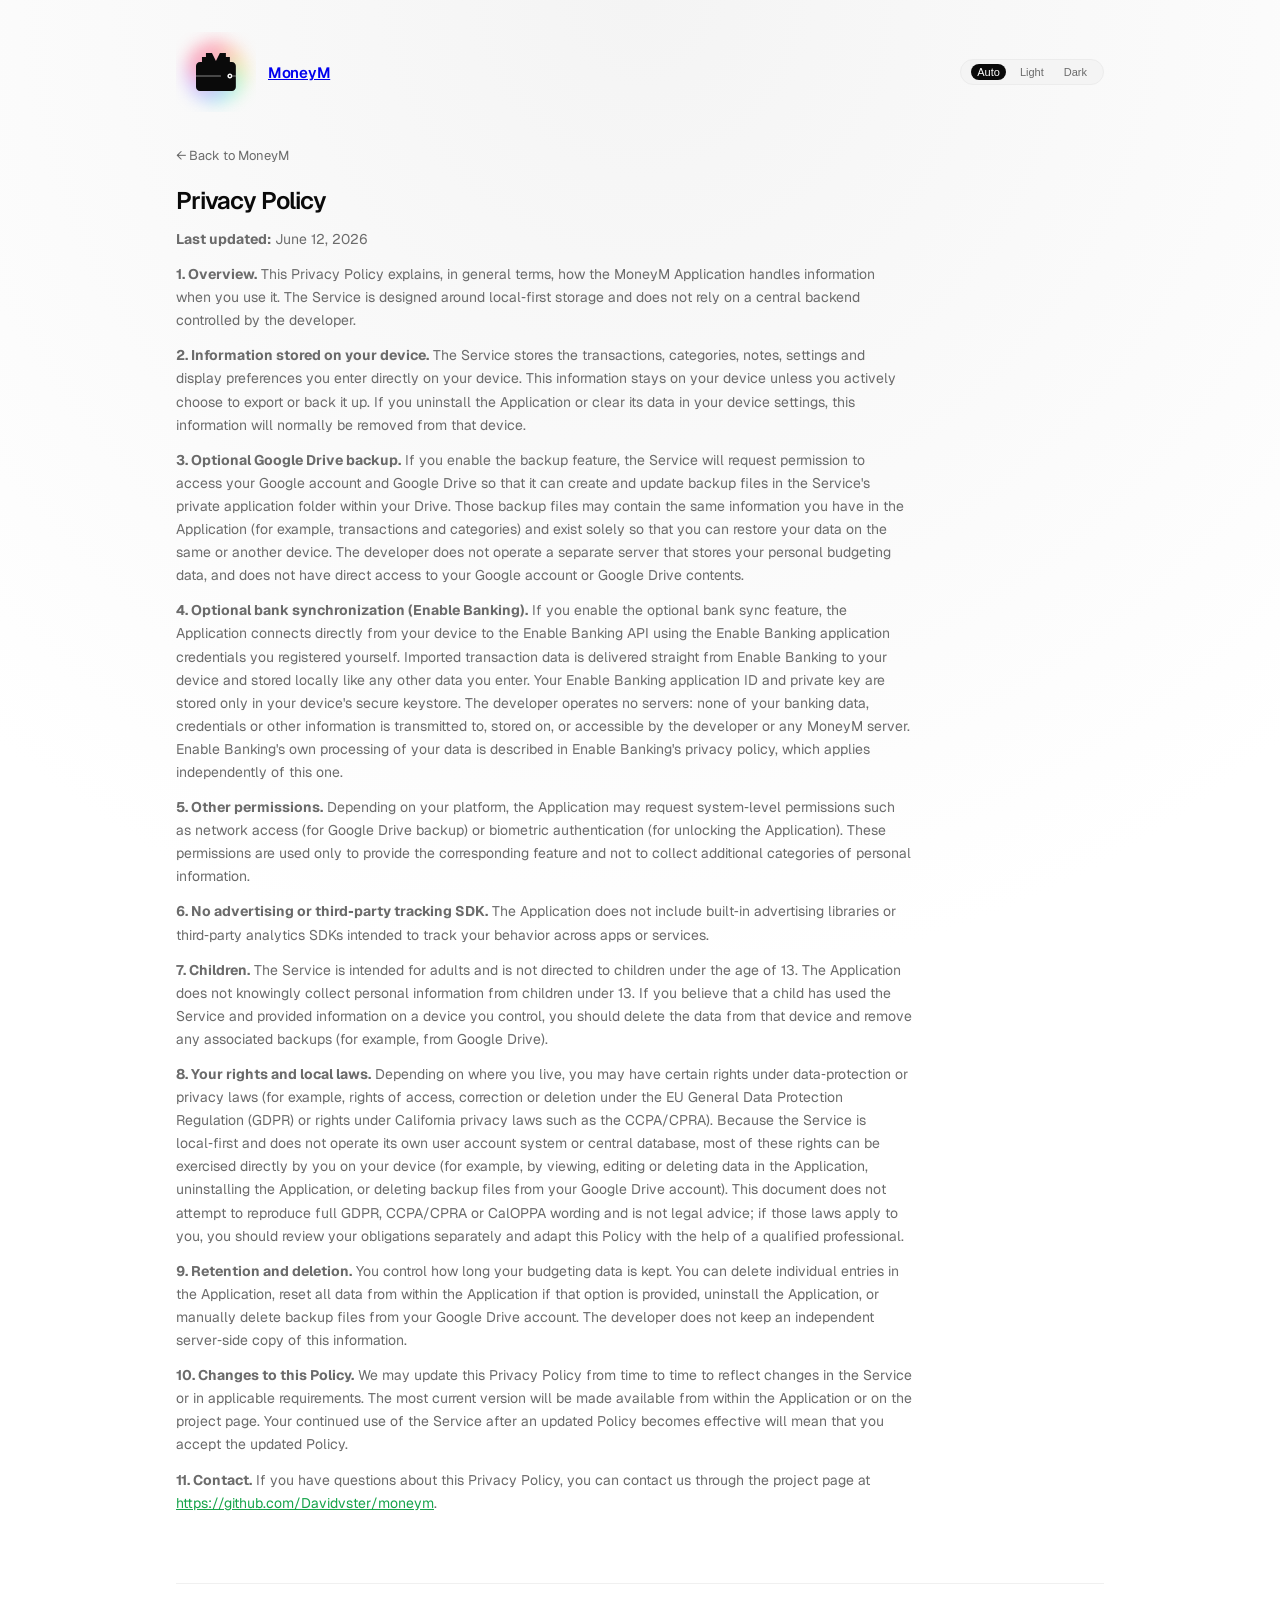
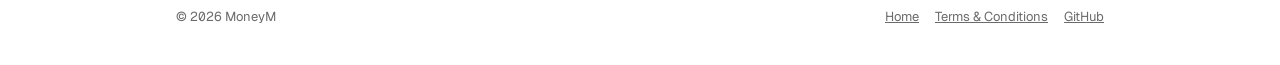
==== privacy.html @ 0d56df78 "Redesign site: features grid, app section, legal subpages Refresh the landing page and split legal t" ====
<!DOCTYPE html>
<html lang="en" class="mm-root">
  <head>
    <meta charset="UTF-8" />
    <meta name="viewport" content="width=device-width, initial-scale=1.0" />
    <title>Privacy Policy – MoneyM</title>
    <meta name="description" content="Privacy Policy for the MoneyM money-tracking app." />
    <link rel="stylesheet" href="style.css" />
  </head>
  <body>
    <div class="mm-theme mm-light app-shell">
      <div class="app-shell-inner">
        <header class="app-header">
          <a class="brand" href="index.html">
            <img src="assets/logo-light.svg" alt="MoneyM logo" class="brand-logo brand-logo--light"/>
            <img src="assets/logo-dark.svg" alt="MoneyM logo" class="brand-logo brand-logo--dark"/>
            <span class="brand-name">MoneyM</span>
          </a>
          <div class="header-right">
            <div class="theme-toggle" aria-label="Theme" role="group">
              <button type="button" data-theme-auto aria-pressed="true">Auto</button>
              <button type="button" data-theme-light aria-pressed="false">Light</button>
              <button type="button" data-theme-dark aria-pressed="false">Dark</button>
            </div>
          </div>
        </header>

        <main>
          <a class="back-link" href="index.html">← Back to MoneyM</a>

          <article class="legal-page" aria-labelledby="privacy-title">
            <h1 id="privacy-title">Privacy Policy</h1>
            <p><strong>Last updated:</strong> June 12, 2026</p>

            <p><strong>1. Overview.</strong> This Privacy Policy explains, in general terms, how the MoneyM Application handles information when you use it. The Service is designed around local‑first storage and does not rely on a central backend controlled by the developer.</p>

            <p><strong>2. Information stored on your device.</strong> The Service stores the transactions, categories, notes, settings and display preferences you enter directly on your device. This information stays on your device unless you actively choose to export or back it up. If you uninstall the Application or clear its data in your device settings, this information will normally be removed from that device.</p>

            <p><strong>3. Optional Google Drive backup.</strong> If you enable the backup feature, the Service will request permission to access your Google account and Google Drive so that it can create and update backup files in the Service&apos;s private application folder within your Drive. Those backup files may contain the same information you have in the Application (for example, transactions and categories) and exist solely so that you can restore your data on the same or another device. The developer does not operate a separate server that stores your personal budgeting data, and does not have direct access to your Google account or Google Drive contents.</p>

            <p><strong>4. Optional bank synchronization (Enable Banking).</strong> If you enable the optional bank sync feature, the Application connects directly from your device to the Enable Banking API using the Enable Banking application credentials you registered yourself. Imported transaction data is delivered straight from Enable Banking to your device and stored locally like any other data you enter. Your Enable Banking application ID and private key are stored only in your device&apos;s secure keystore. The developer operates no servers: none of your banking data, credentials or other information is transmitted to, stored on, or accessible by the developer or any MoneyM server. Enable Banking&apos;s own processing of your data is described in Enable Banking&apos;s privacy policy, which applies independently of this one.</p>

            <p><strong>5. Other permissions.</strong> Depending on your platform, the Application may request system‑level permissions such as network access (for Google Drive backup) or biometric authentication (for unlocking the Application). These permissions are used only to provide the corresponding feature and not to collect additional categories of personal information.</p>

            <p><strong>6. No advertising or third‑party tracking SDK.</strong> The Application does not include built‑in advertising libraries or third‑party analytics SDKs intended to track your behavior across apps or services.</p>

            <p><strong>7. Children.</strong> The Service is intended for adults and is not directed to children under the age of 13. The Application does not knowingly collect personal information from children under 13. If you believe that a child has used the Service and provided information on a device you control, you should delete the data from that device and remove any associated backups (for example, from Google Drive).</p>

            <p><strong>8. Your rights and local laws.</strong> Depending on where you live, you may have certain rights under data‑protection or privacy laws (for example, rights of access, correction or deletion under the EU General Data Protection Regulation (GDPR) or rights under California privacy laws such as the CCPA/CPRA). Because the Service is local‑first and does not operate its own user account system or central database, most of these rights can be exercised directly by you on your device (for example, by viewing, editing or deleting data in the Application, uninstalling the Application, or deleting backup files from your Google Drive account). This document does not attempt to reproduce full GDPR, CCPA/CPRA or CalOPPA wording and is not legal advice; if those laws apply to you, you should review your obligations separately and adapt this Policy with the help of a qualified professional.</p>

            <p><strong>9. Retention and deletion.</strong> You control how long your budgeting data is kept. You can delete individual entries in the Application, reset all data from within the Application if that option is provided, uninstall the Application, or manually delete backup files from your Google Drive account. The developer does not keep an independent server‑side copy of this information.</p>

            <p><strong>10. Changes to this Policy.</strong> We may update this Privacy Policy from time to time to reflect changes in the Service or in applicable requirements. The most current version will be made available from within the Application or on the project page. Your continued use of the Service after an updated Policy becomes effective will mean that you accept the updated Policy.</p>

            <p><strong>11. Contact.</strong> If you have questions about this Privacy Policy, you can contact us through the project page at <a href="https://github.com/Davidvster/moneym" target="_blank" rel="noopener noreferrer">https://github.com/Davidvster/moneym</a>.</p>
          </article>
        </main>

        <footer class="app-footer">
          <div>
            <span>&copy; <span class="mm-mono">2026</span> MoneyM</span>
          </div>
          <div class="app-footer-links">
            <a href="index.html">Home</a>
            <a href="terms.html">Terms &amp; Conditions</a>
            <a href="https://github.com/Davidvster/moneym" target="_blank" rel="noopener noreferrer">GitHub</a>
          </div>
        </footer>
      </div>
    </div>

    <script src="theme-toggle.js"></script>
  </body>
</html>
---- style.css ----
@import url('https://fonts.googleapis.com/css2?family=Geist:wght@400;500;600;700&family=Geist+Mono:wght@400;500;600&display=swap');

:root {
  color-scheme: light dark;
}

body {
  margin: 0;
  min-height: 100vh;
}

.mm-theme {
  --font-sans: 'Geist', -apple-system, system-ui, sans-serif;
  --font-mono: 'Geist Mono', ui-monospace, 'SF Mono', monospace;

  --r-xs: 6px;
  --r-sm: 8px;
  --r-md: 12px;
  --r-lg: 16px;
  --r-xl: 20px;
  --r-pill: 9999px;

  --s-1: 4px;
  --s-2: 8px;
  --s-3: 12px;
  --s-4: 16px;
  --s-5: 20px;
  --s-6: 24px;
  --s-8: 32px;
  --s-10: 40px;
  --s-12: 48px;

  --accent: #16A34A;
  --accent-soft: rgba(22, 163, 74, 0.10);

  font-family: var(--font-sans);
  font-feature-settings: "ss01", "cv11";
  -webkit-font-smoothing: antialiased;
  -moz-osx-font-smoothing: grayscale;
}

.mm-light {
  --bg: #FFFFFF;
  --surface: #FAFAFA;
  --surface-2: #F4F4F4;
  --border: #ECECEC;
  --border-strong: #D4D4D4;
  --divider: #F0F0F0;

  --text: #0A0A0A;
  --text-2: #6B6B6B;
  --text-3: #A3A3A3;
  --text-inverse: #FFFFFF;

  --btn-primary-bg: #0A0A0A;
  --btn-primary-fg: #FFFFFF;
  --btn-secondary-bg: #F4F4F4;
  --btn-secondary-fg: #0A0A0A;

  --chip-bg: #F4F4F4;
  --chip-border: #ECECEC;

  --shadow-card: 0 1px 2px rgba(0,0,0,0.04), 0 1px 1px rgba(0,0,0,0.02);
}

.mm-dark {
  --bg: #0A0A0A;
  --surface: #0A0A0A;
  --surface-2: #000000;
  --border: #232323;
  --border-strong: #353535;
  --divider: #1E1E1E;

  --text: #FAFAFA;
  --text-2: #A3A3A3;
  --text-3: #6B6B6B;
  --text-inverse: #0A0A0A;

  --btn-primary-bg: #FAFAFA;
  --btn-primary-fg: #0A0A0A;
  --btn-secondary-bg: #1C1C1C;
  --btn-secondary-fg: #FAFAFA;

  --chip-bg: #1C1C1C;
  --chip-border: #2A2A2A;

  --shadow-card: 0 1px 2px rgba(0,0,0,0.3);
}

.mm-theme, .mm-theme * {
  box-sizing: border-box;
}

.app-shell {
  background: radial-gradient(circle at top, var(--surface-2) 0, var(--bg) 55%, var(--bg) 100%);
  color: var(--text);
}

.app-shell-inner {
  max-width: 960px;
  margin: 0 auto;
  padding: var(--s-8) var(--s-4) var(--s-10);
  display: flex;
  flex-direction: column;
  gap: var(--s-8);
}

header.app-header {
  display: flex;
  align-items: center;
  justify-content: space-between;
  gap: var(--s-4);
}

.brand {
  display: flex;
  align-items: center;
  gap: var(--s-3);
}

.brand-logo {
  width: 80px;
  height: 80px;
}

.brand-logo--dark {
  display: none;
}

.mm-dark .brand-logo--light {
  display: none;
}

.mm-dark .brand-logo--dark {
  display: inline-block;
}

.brand-name {
  font-size: 15px;
  font-weight: 600;
  letter-spacing: -0.02em;
}

.header-right {
  display: flex;
  align-items: center;
  gap: 16px;
}

.theme-toggle {
  display: inline-flex;
  align-items: center;
  gap: 8px;
  padding: 4px 10px;
  border-radius: 9999px;
  border: 1px solid var(--border);
  background: var(--surface-2);
  font-size: 12px;
  color: var(--text-2);
}

.theme-toggle button {
  border: none;
  background: transparent;
  color: inherit;
  padding: 2px 6px;
  border-radius: 9999px;
  font-size: 11px;
  font-weight: 500;
  cursor: pointer;
}

.theme-toggle button[aria-pressed="true"] {
  background: var(--text);
  color: var(--text-inverse);
}

.hero-section {
  padding-bottom: var(--s-8);
}

.hero {
  display: flex;
  flex-direction: column;
  gap: var(--s-4);
}

.hero-kicker {
  font-size: 12px;
  text-transform: uppercase;
  letter-spacing: 0.08em;
  color: var(--text-3);
}

.hero-title {
  font-size: 32px;
  line-height: 1.1;
  font-weight: 600;
  letter-spacing: -0.04em;
}

.hero-body {
  font-size: 15px;
  line-height: 1.6;
  color: var(--text-2);
  max-width: 40rem;
}

.hero-actions {
  display: flex;
  flex-wrap: wrap;
  gap: 10px;
  align-items: center;
}

.btn {
  border-radius: 9999px;
  border: 1px solid transparent;
  padding: 10px 18px;
  font-size: 14px;
  font-weight: 500;
  display: inline-flex;
  align-items: center;
  gap: 10px;
  cursor: pointer;
  text-decoration: none;
}

.btn-primary {
  background: var(--btn-primary-bg);
  color: var(--btn-primary-fg);
}

.btn-primary:hover {
  filter: brightness(1.05);
}

.btn-secondary {
  background: transparent;
  color: var(--text-2);
  border-color: var(--border);
}

.btn-secondary span.label {
  text-decoration: line-through;
}

.store-icon {
  width: 20px;
  height: 20px;
}

.badge-local {
  font-size: 11px;
  padding: 3px 8px;
  border-radius: 9999px;
  background: var(--chip-bg);
  border: 1px solid var(--chip-border);
  color: var(--text-2);
}

.section {
  padding-top: var(--s-8);
  border-top: 1px solid var(--divider);
  display: grid;
  gap: var(--s-4);
}

.section-title {
  font-size: 17px;
  font-weight: 600;
}

.section-body {
  font-size: 14px;
  color: var(--text-2);
  max-width: 46rem;
}

.faq-list {
  display: grid;
  gap: var(--s-3);
}

.faq-item {
  border-radius: 16px;
  background: var(--surface);
  border: 1px solid var(--border);
  padding: 12px 16px;
}

.faq-summary {
  list-style: none;
  display: flex;
  align-items: center;
  justify-content: space-between;
  gap: 8px;
  cursor: pointer;
}

.faq-summary::-webkit-details-marker {
  display: none;
}

.faq-question {
  font-size: 15px;
  font-weight: 500;
}

.faq-chevron {
  font-size: 12px;
  color: var(--text-3);
}

.faq-item[open] .faq-chevron {
  transform: rotate(180deg);
}

.faq-answer {
  font-size: 14px;
  color: var(--text-2);
  padding-top: 8px;
  line-height: 1.6;
}

.features-grid {
  display: grid;
  grid-template-columns: repeat(auto-fill, minmax(260px, 1fr));
  gap: var(--s-3);
}

.feature-card {
  border-radius: 16px;
  background: var(--surface);
  border: 1px solid var(--border);
  padding: var(--s-4);
  display: flex;
  flex-direction: column;
  gap: var(--s-2);
}

.feature-dot {
  width: 10px;
  height: 10px;
  border-radius: 9999px;
  background: var(--dot, var(--accent));
}

.feature-title {
  font-size: 15px;
  font-weight: 600;
  margin: 0;
}

.feature-desc {
  font-size: 13px;
  line-height: 1.55;
  color: var(--text-2);
  margin: 0;
}

.legal-stack {
  display: grid;
  grid-template-columns: minmax(0, 1fr);
  gap: var(--s-3);
}

.legal-link-card {
  border-radius: 16px;
  background: var(--surface);
  border: 1px solid var(--border);
  padding: var(--s-4) var(--s-5);
  display: flex;
  align-items: center;
  justify-content: space-between;
  gap: var(--s-4);
  text-decoration: none;
  color: var(--text);
}

.legal-link-card:hover {
  border-color: var(--border-strong);
}

.legal-link-card h3 {
  font-size: 15px;
  margin: 0 0 4px;
}

.legal-link-card p {
  font-size: 13px;
  margin: 0;
  color: var(--text-2);
}

.legal-link-arrow {
  font-size: 18px;
  color: var(--text-3);
}

.back-link {
  font-size: 13px;
  color: var(--text-2);
  text-decoration: none;
}

.back-link:hover {
  color: var(--text);
}

.legal-page {
  margin-top: var(--s-5);
  font-size: 14px;
}

.legal-page h1 {
  font-size: 24px;
  font-weight: 600;
  letter-spacing: -0.03em;
  margin: 0 0 var(--s-3);
}

.legal-page p {
  margin: 0 0 var(--s-3);
  color: var(--text-2);
  line-height: 1.65;
  max-width: 46rem;
}

.legal-page a {
  color: var(--accent);
}

footer.app-footer {
  padding-top: var(--s-6);
  margin-top: var(--s-6);
  border-top: 1px solid var(--divider);
  font-size: 13px;
  color: var(--text-2);
  display: flex;
  flex-wrap: wrap;
  gap: var(--s-3);
  justify-content: space-between;
  align-items: center;
}

.app-footer a {
  color: inherit;
}

.app-footer-links {
  display: flex;
  gap: 16px;
  align-items: center;
  flex-wrap: wrap;
}

.mm-mono {
  font-family: var(--font-mono);
}

@media (max-width: 768px) {
  .app-shell-inner {
    padding-top: var(--s-6);
  }
}
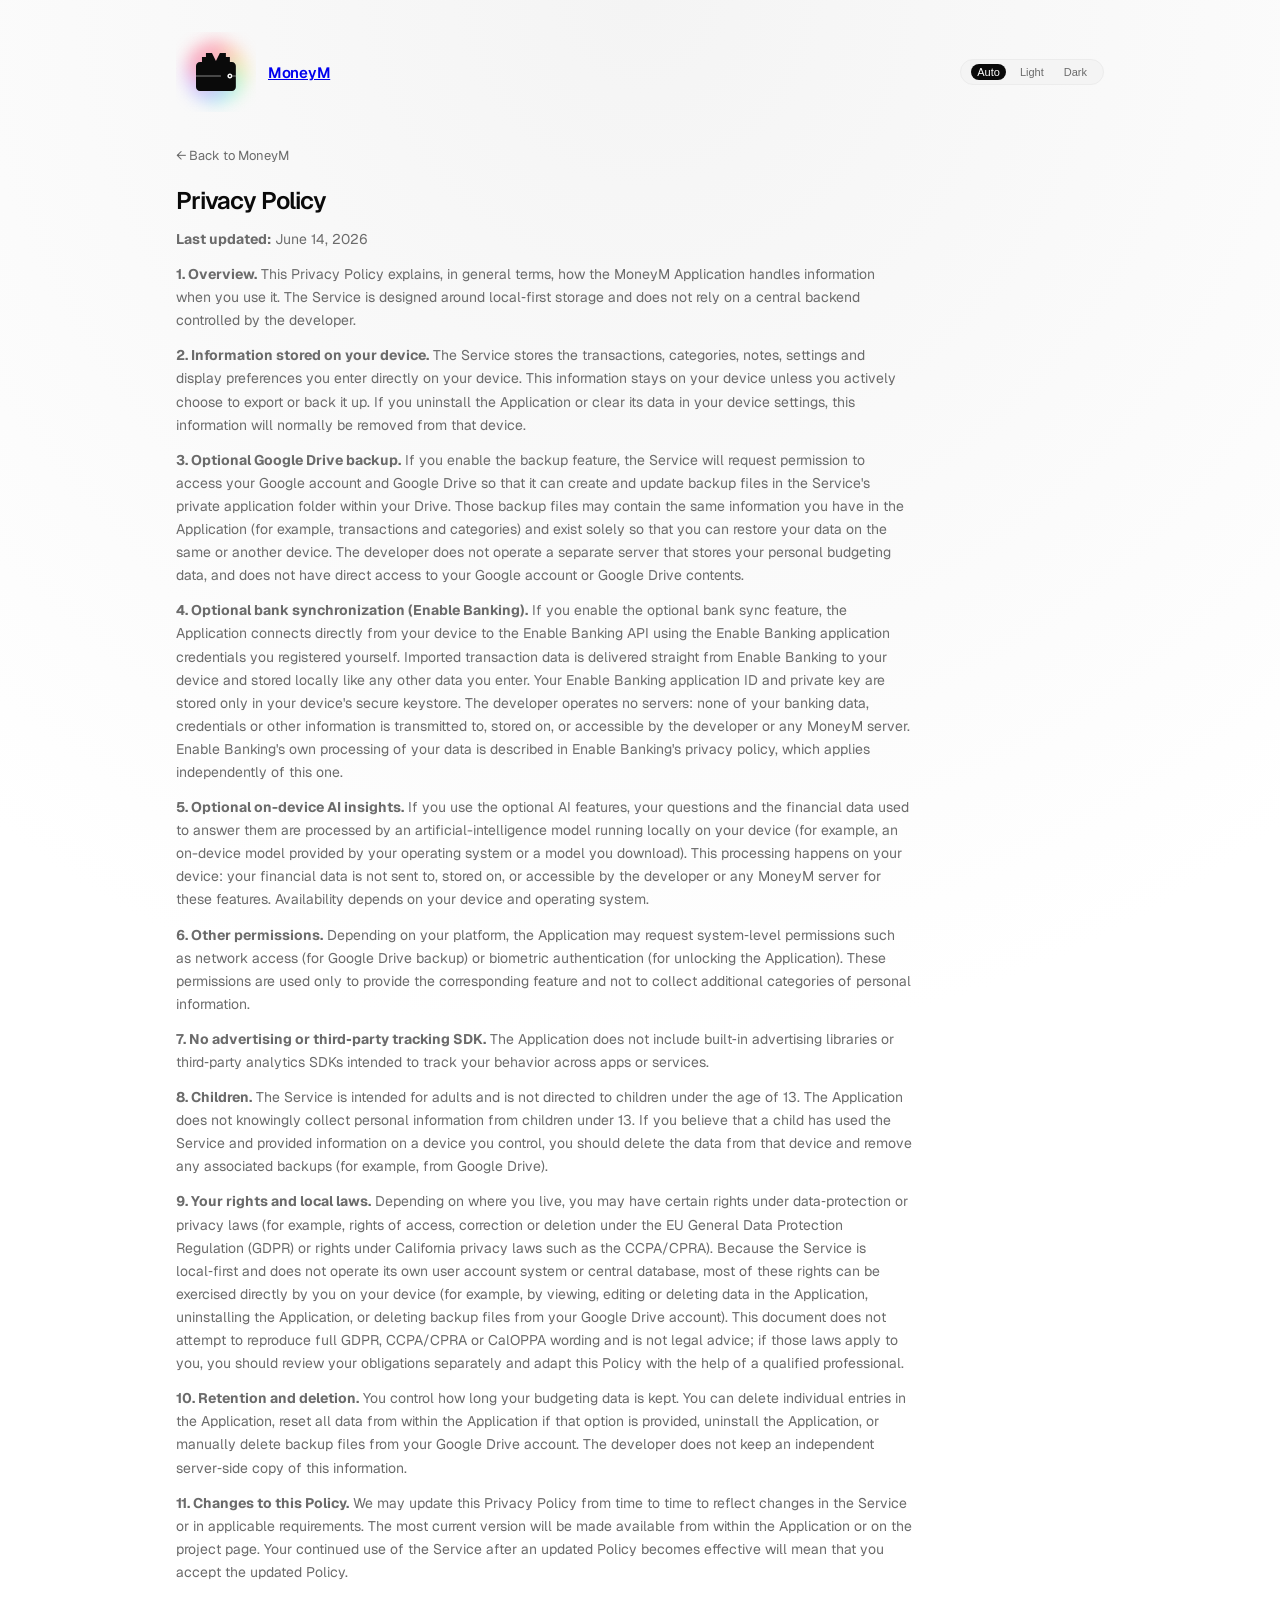
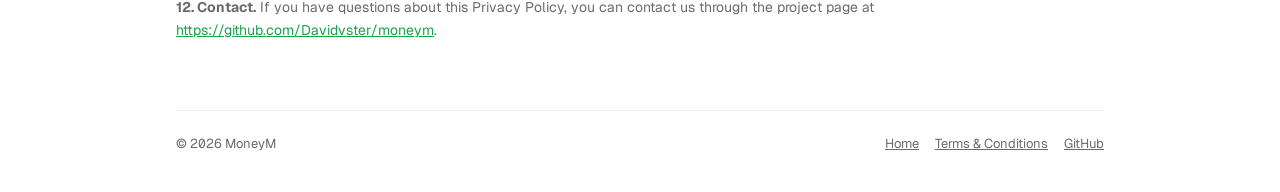
==== commit 5bdac4e1: "Add on-device AI clause to legal pages; fix overclaims - Remove redundant "Data stored locally" badg" ====
--- a/privacy.html
+++ b/privacy.html
@@ -30,7 +30,7 @@
 
           <article class="legal-page" aria-labelledby="privacy-title">
             <h1 id="privacy-title">Privacy Policy</h1>
-            <p><strong>Last updated:</strong> June 12, 2026</p>
+            <p><strong>Last updated:</strong> June 14, 2026</p>
 
             <p><strong>1. Overview.</strong> This Privacy Policy explains, in general terms, how the MoneyM Application handles information when you use it. The Service is designed around local‑first storage and does not rely on a central backend controlled by the developer.</p>
 
@@ -40,19 +40,21 @@
 
             <p><strong>4. Optional bank synchronization (Enable Banking).</strong> If you enable the optional bank sync feature, the Application connects directly from your device to the Enable Banking API using the Enable Banking application credentials you registered yourself. Imported transaction data is delivered straight from Enable Banking to your device and stored locally like any other data you enter. Your Enable Banking application ID and private key are stored only in your device&apos;s secure keystore. The developer operates no servers: none of your banking data, credentials or other information is transmitted to, stored on, or accessible by the developer or any MoneyM server. Enable Banking&apos;s own processing of your data is described in Enable Banking&apos;s privacy policy, which applies independently of this one.</p>
 
-            <p><strong>5. Other permissions.</strong> Depending on your platform, the Application may request system‑level permissions such as network access (for Google Drive backup) or biometric authentication (for unlocking the Application). These permissions are used only to provide the corresponding feature and not to collect additional categories of personal information.</p>
+            <p><strong>5. Optional on-device AI insights.</strong> If you use the optional AI features, your questions and the financial data used to answer them are processed by an artificial-intelligence model running locally on your device (for example, an on-device model provided by your operating system or a model you download). This processing happens on your device: your financial data is not sent to, stored on, or accessible by the developer or any MoneyM server for these features. Availability depends on your device and operating system.</p>
 
-            <p><strong>6. No advertising or third‑party tracking SDK.</strong> The Application does not include built‑in advertising libraries or third‑party analytics SDKs intended to track your behavior across apps or services.</p>
+            <p><strong>6. Other permissions.</strong> Depending on your platform, the Application may request system‑level permissions such as network access (for Google Drive backup) or biometric authentication (for unlocking the Application). These permissions are used only to provide the corresponding feature and not to collect additional categories of personal information.</p>
 
-            <p><strong>7. Children.</strong> The Service is intended for adults and is not directed to children under the age of 13. The Application does not knowingly collect personal information from children under 13. If you believe that a child has used the Service and provided information on a device you control, you should delete the data from that device and remove any associated backups (for example, from Google Drive).</p>
+            <p><strong>7. No advertising or third‑party tracking SDK.</strong> The Application does not include built‑in advertising libraries or third‑party analytics SDKs intended to track your behavior across apps or services.</p>
 
-            <p><strong>8. Your rights and local laws.</strong> Depending on where you live, you may have certain rights under data‑protection or privacy laws (for example, rights of access, correction or deletion under the EU General Data Protection Regulation (GDPR) or rights under California privacy laws such as the CCPA/CPRA). Because the Service is local‑first and does not operate its own user account system or central database, most of these rights can be exercised directly by you on your device (for example, by viewing, editing or deleting data in the Application, uninstalling the Application, or deleting backup files from your Google Drive account). This document does not attempt to reproduce full GDPR, CCPA/CPRA or CalOPPA wording and is not legal advice; if those laws apply to you, you should review your obligations separately and adapt this Policy with the help of a qualified professional.</p>
+            <p><strong>8. Children.</strong> The Service is intended for adults and is not directed to children under the age of 13. The Application does not knowingly collect personal information from children under 13. If you believe that a child has used the Service and provided information on a device you control, you should delete the data from that device and remove any associated backups (for example, from Google Drive).</p>
 
-            <p><strong>9. Retention and deletion.</strong> You control how long your budgeting data is kept. You can delete individual entries in the Application, reset all data from within the Application if that option is provided, uninstall the Application, or manually delete backup files from your Google Drive account. The developer does not keep an independent server‑side copy of this information.</p>
+            <p><strong>9. Your rights and local laws.</strong> Depending on where you live, you may have certain rights under data‑protection or privacy laws (for example, rights of access, correction or deletion under the EU General Data Protection Regulation (GDPR) or rights under California privacy laws such as the CCPA/CPRA). Because the Service is local‑first and does not operate its own user account system or central database, most of these rights can be exercised directly by you on your device (for example, by viewing, editing or deleting data in the Application, uninstalling the Application, or deleting backup files from your Google Drive account). This document does not attempt to reproduce full GDPR, CCPA/CPRA or CalOPPA wording and is not legal advice; if those laws apply to you, you should review your obligations separately and adapt this Policy with the help of a qualified professional.</p>
 
-            <p><strong>10. Changes to this Policy.</strong> We may update this Privacy Policy from time to time to reflect changes in the Service or in applicable requirements. The most current version will be made available from within the Application or on the project page. Your continued use of the Service after an updated Policy becomes effective will mean that you accept the updated Policy.</p>
+            <p><strong>10. Retention and deletion.</strong> You control how long your budgeting data is kept. You can delete individual entries in the Application, reset all data from within the Application if that option is provided, uninstall the Application, or manually delete backup files from your Google Drive account. The developer does not keep an independent server‑side copy of this information.</p>
 
-            <p><strong>11. Contact.</strong> If you have questions about this Privacy Policy, you can contact us through the project page at <a href="https://github.com/Davidvster/moneym" target="_blank" rel="noopener noreferrer">https://github.com/Davidvster/moneym</a>.</p>
+            <p><strong>11. Changes to this Policy.</strong> We may update this Privacy Policy from time to time to reflect changes in the Service or in applicable requirements. The most current version will be made available from within the Application or on the project page. Your continued use of the Service after an updated Policy becomes effective will mean that you accept the updated Policy.</p>
+
+            <p><strong>12. Contact.</strong> If you have questions about this Privacy Policy, you can contact us through the project page at <a href="https://github.com/Davidvster/moneym" target="_blank" rel="noopener noreferrer">https://github.com/Davidvster/moneym</a>.</p>
           </article>
         </main>
 
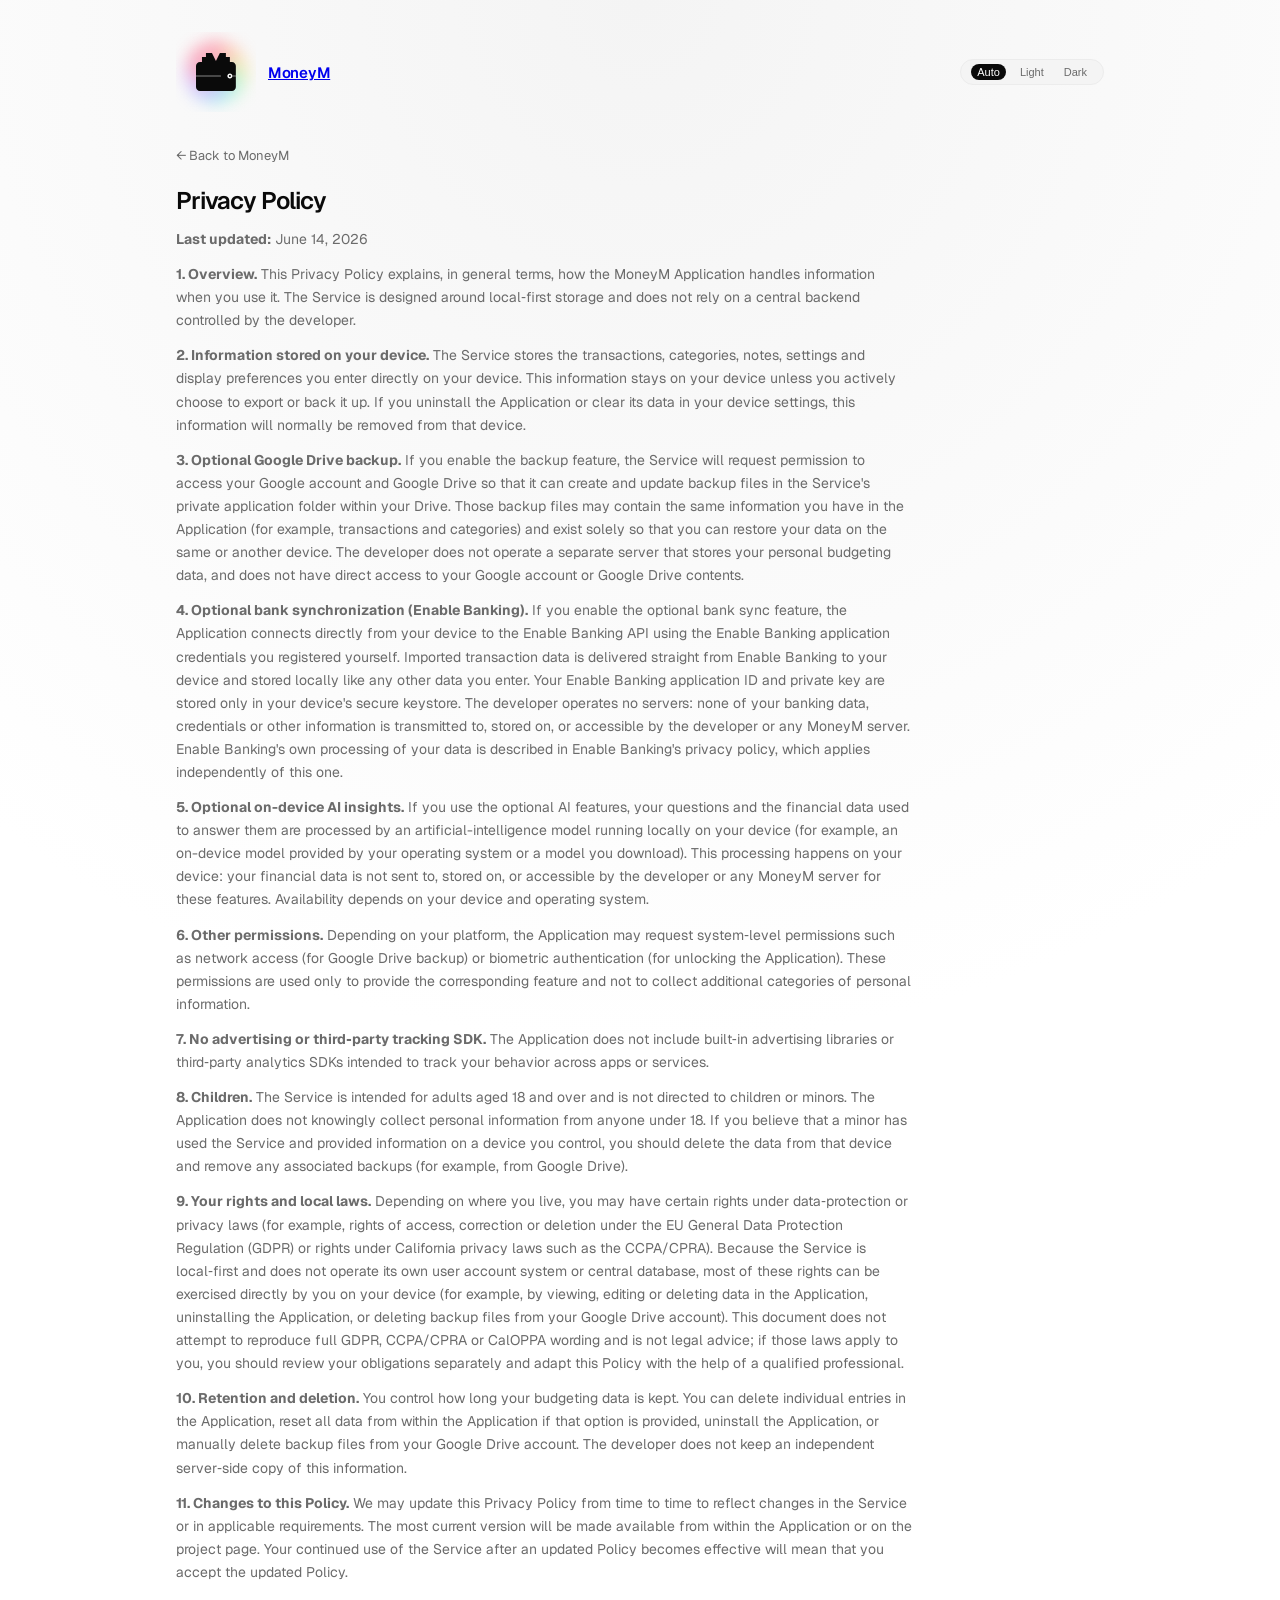
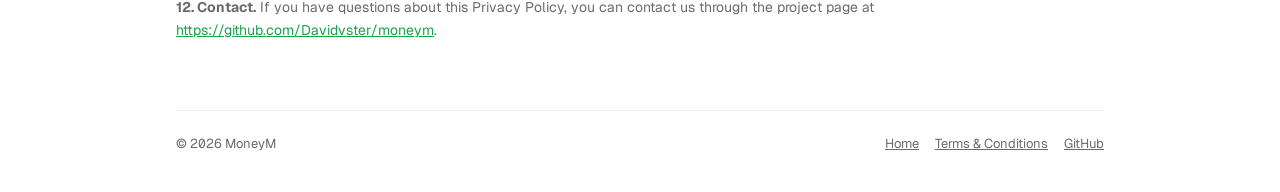
==== commit 2148ac32: "Align privacy age threshold to 18+ to match Terms Privacy §8 (Children) now states the Service is fo" ====
--- a/privacy.html
+++ b/privacy.html
@@ -46,7 +46,7 @@
 
             <p><strong>7. No advertising or third‑party tracking SDK.</strong> The Application does not include built‑in advertising libraries or third‑party analytics SDKs intended to track your behavior across apps or services.</p>
 
-            <p><strong>8. Children.</strong> The Service is intended for adults and is not directed to children under the age of 13. The Application does not knowingly collect personal information from children under 13. If you believe that a child has used the Service and provided information on a device you control, you should delete the data from that device and remove any associated backups (for example, from Google Drive).</p>
+            <p><strong>8. Children.</strong> The Service is intended for adults aged 18 and over and is not directed to children or minors. The Application does not knowingly collect personal information from anyone under 18. If you believe that a minor has used the Service and provided information on a device you control, you should delete the data from that device and remove any associated backups (for example, from Google Drive).</p>
 
             <p><strong>9. Your rights and local laws.</strong> Depending on where you live, you may have certain rights under data‑protection or privacy laws (for example, rights of access, correction or deletion under the EU General Data Protection Regulation (GDPR) or rights under California privacy laws such as the CCPA/CPRA). Because the Service is local‑first and does not operate its own user account system or central database, most of these rights can be exercised directly by you on your device (for example, by viewing, editing or deleting data in the Application, uninstalling the Application, or deleting backup files from your Google Drive account). This document does not attempt to reproduce full GDPR, CCPA/CPRA or CalOPPA wording and is not legal advice; if those laws apply to you, you should review your obligations separately and adapt this Policy with the help of a qualified professional.</p>
 
